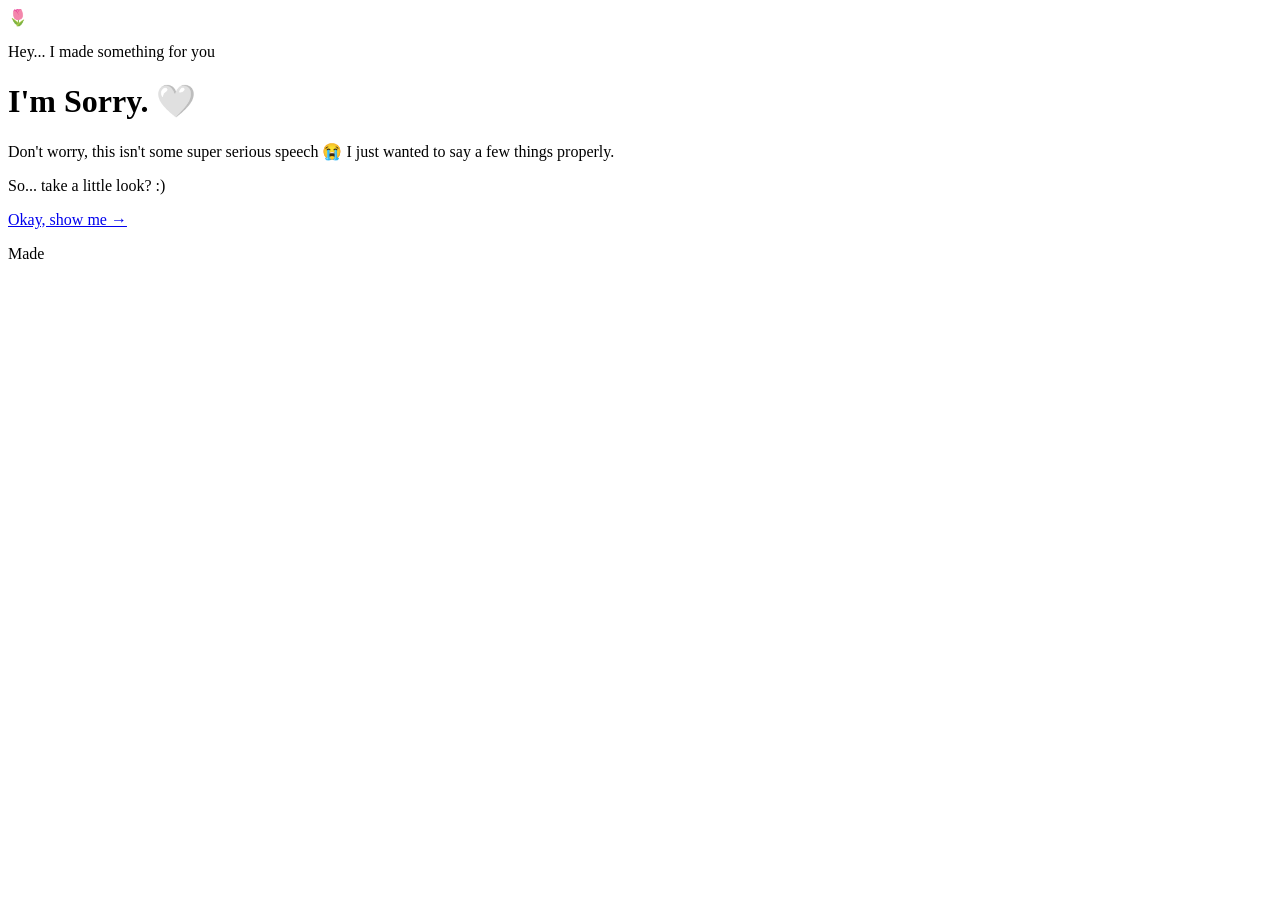
==== index.html @ 4bb0b23b "Create index.html" ====
<!DOCTYPE html>
<html lang="en">
<head>
    <meta charset="UTF-8">
    <meta name="viewport" content="width=device-width, initial-scale=1.0">
    <title>Hey... 🤍</title>
    <link rel="stylesheet" href="style.css">
</head>

<body>

    <div class="hearts"></div>

    <main class="page">
        <div class="card">

            <div class="emoji">🌷</div>

            <p class="small-text">Hey... I made something for you</p>

            <h1>I'm Sorry. 🤍</h1>

            <p>
                Don't worry, this isn't some super serious speech 😭
                I just wanted to say a few things properly.
            </p>

            <p>
                So... take a little look? :)
            </p>

            <a href="intentions.html" class="button">
                Okay, show me →
            </a>

            <p class="tiny">
                Made
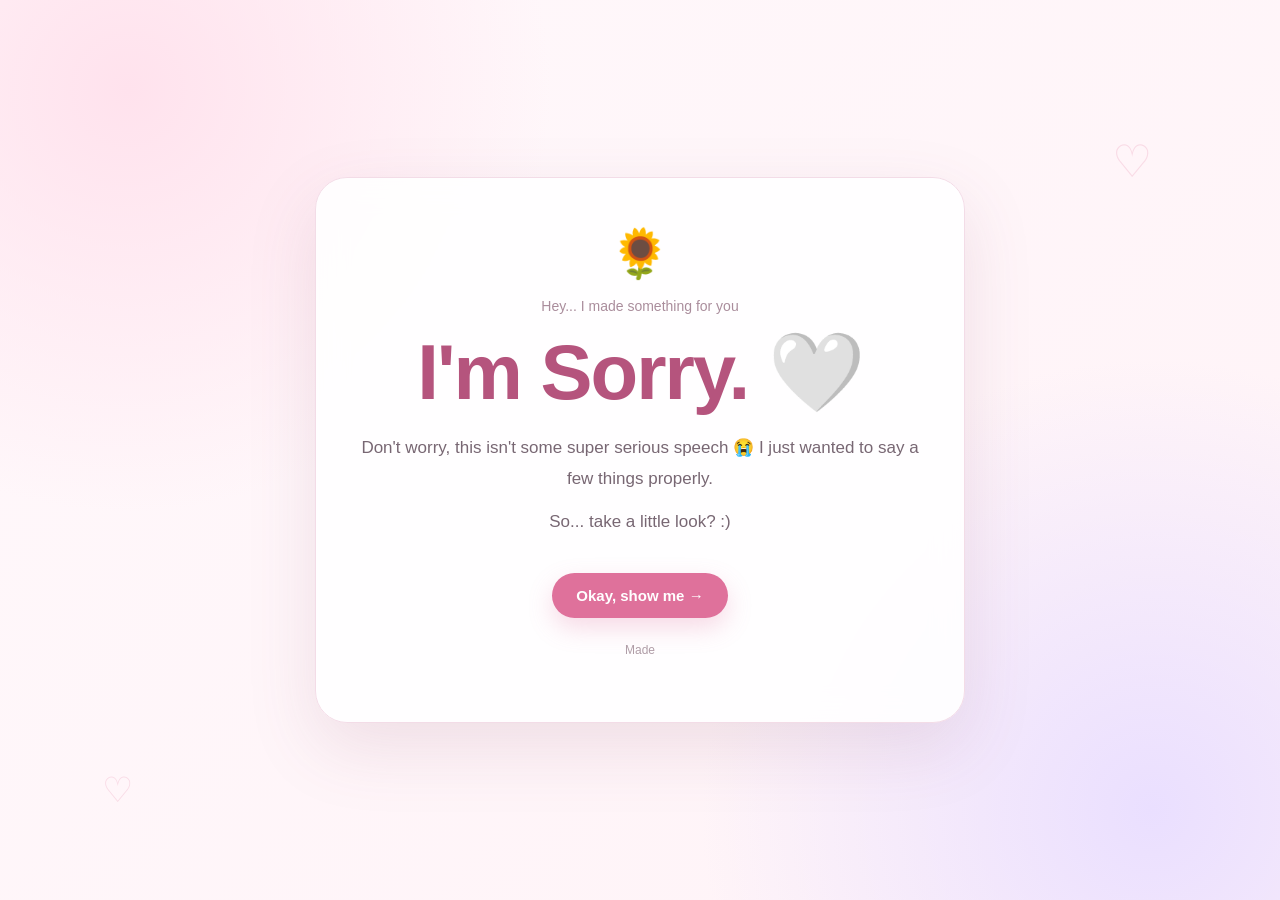
==== commit 7a483bee: "Update index.html" ====
--- a/index.html
+++ b/index.html
@@ -14,7 +14,7 @@
     <main class="page">
         <div class="card">
 
-            <div class="emoji">🌷</div>
+            <div class="emoji">🌻</div>
 
             <p class="small-text">Hey... I made something for you</p>
 
--- a/style.css
+++ b/style.css
@@ -0,0 +1,483 @@
+/* =========================
+   BASIC RESET
+========================= */
+
+* {
+    margin: 0;
+    padding: 0;
+    box-sizing: border-box;
+}
+
+
+/* =========================
+   BODY
+========================= */
+
+body {
+    min-height: 100vh;
+
+    font-family:
+        "Trebuchet MS",
+        "Segoe UI",
+        Arial,
+        sans-serif;
+
+    color: #3f2d38;
+
+    background:
+        radial-gradient(
+            circle at 10% 10%,
+            #ffe2ed 0%,
+            transparent 30%
+        ),
+
+        radial-gradient(
+            circle at 90% 90%,
+            #eadfff 0%,
+            transparent 32%
+        ),
+
+        linear-gradient(
+            135deg,
+            #fff8fb,
+            #fff3f7
+        );
+
+    overflow-x: hidden;
+}
+
+
+/* =========================
+   PAGE
+========================= */
+
+.page {
+    width: 100%;
+    min-height: 100vh;
+
+    display: flex;
+    align-items: center;
+    justify-content: center;
+
+    padding: 35px 18px;
+}
+
+
+/* =========================
+   CARD
+========================= */
+
+.card {
+    width: 100%;
+    max-width: 650px;
+
+    padding: 48px 38px;
+
+    text-align: center;
+
+    background: rgba(255, 255, 255, 0.88);
+
+    border: 1px solid #f3dce7;
+
+    border-radius: 32px;
+
+    box-shadow:
+        0 25px 70px rgba(135, 70, 100, 0.13);
+
+    backdrop-filter: blur(15px);
+
+    animation: cardAppear 0.8s ease;
+}
+
+
+@keyframes cardAppear {
+
+    from {
+        opacity: 0;
+        transform: translateY(20px);
+    }
+
+    to {
+        opacity: 1;
+        transform: translateY(0);
+    }
+}
+
+
+/* =========================
+   EMOJI
+========================= */
+
+.emoji {
+    font-size: 48px;
+
+    margin-bottom: 12px;
+
+    animation: floating 3s ease-in-out infinite;
+}
+
+
+@keyframes floating {
+
+    0% {
+        transform: translateY(0);
+    }
+
+    50% {
+        transform: translateY(-8px);
+    }
+
+    100% {
+        transform: translateY(0);
+    }
+}
+
+
+/* =========================
+   HEADINGS
+========================= */
+
+h1 {
+    font-size: clamp(48px, 10vw, 78px);
+
+    line-height: 1;
+
+    color: #b5547d;
+
+    margin: 14px 0 22px;
+
+    letter-spacing: -2px;
+}
+
+
+h2 {
+    font-size: clamp(34px, 7vw, 52px);
+
+    line-height: 1.1;
+
+    color: #b5547d;
+
+    margin: 12px 0 24px;
+
+    letter-spacing: -1px;
+}
+
+
+/* =========================
+   TEXT
+========================= */
+
+p {
+    font-size: 17px;
+
+    line-height: 1.8;
+
+    color: #786773;
+
+    margin: 12px auto;
+
+    max-width: 560px;
+}
+
+
+.small-text {
+    font-size: 14px;
+
+    color: #aa8d9c;
+
+    margin-bottom: 5px;
+}
+
+
+.tiny {
+    font-size: 12px;
+
+    color: #b09da7;
+
+    margin-top: 22px;
+}
+
+
+/* =========================
+   BUTTON
+========================= */
+
+.button {
+    display: inline-block;
+
+    margin-top: 24px;
+
+    padding: 14px 24px;
+
+    border-radius: 50px;
+
+    background: #df719b;
+
+    color: white;
+
+    text-decoration: none;
+
+    font-size: 15px;
+
+    font-weight: bold;
+
+    box-shadow:
+        0 10px 25px rgba(223, 113, 155, 0.25);
+
+    transition:
+        transform 0.2s ease,
+        box-shadow 0.2s ease,
+        background 0.2s ease;
+}
+
+
+.button:hover {
+
+    transform: translateY(-3px);
+
+    background: #c95d87;
+
+    box-shadow:
+        0 14px 30px rgba(223, 113, 155, 0.32);
+}
+
+
+.button:active {
+
+    transform: scale(0.96);
+}
+
+
+/* =========================
+   CUTE BOX
+========================= */
+
+.cute-box {
+
+    margin: 25px auto 5px;
+
+    padding: 20px;
+
+    max-width: 520px;
+
+    background: #fff5f9;
+
+    border: 1px solid #f5dce7;
+
+    border-radius: 22px;
+}
+
+
+.cute-box span {
+
+    color: #b5547d;
+
+    font-weight: bold;
+}
+
+
+.cute-box p {
+
+    margin-bottom: 0;
+
+    font-size: 16px;
+}
+
+
+.highlight {
+
+    background:
+        linear-gradient(
+            135deg,
+            #fff1f6,
+            #fff8fb
+        );
+}
+
+
+/* =========================
+   FINAL PAGE
+========================= */
+
+.final-card {
+
+    padding-bottom: 42px;
+}
+
+
+.big-heart {
+
+    font-size: 52px;
+
+    color: #df719b;
+
+    margin: 12px 0;
+
+    animation: heartbeat 1.8s infinite;
+}
+
+
+@keyframes heartbeat {
+
+    0% {
+        transform: scale(1);
+    }
+
+    25% {
+        transform: scale(1.12);
+    }
+
+    40% {
+        transform: scale(1);
+    }
+
+    60% {
+        transform: scale(1.1);
+    }
+
+    100% {
+        transform: scale(1);
+    }
+}
+
+
+.final-line {
+
+    color: #a85b7d;
+
+    font-weight: bold;
+
+    margin-top: 25px;
+}
+
+
+/* =========================
+   FLOATING HEARTS
+========================= */
+
+.hearts::before,
+.hearts::after {
+
+    content: "♡";
+
+    position: fixed;
+
+    color: rgba(223, 113, 155, 0.20);
+
+    font-size: 35px;
+
+    pointer-events: none;
+
+    animation: drift 7s ease-in-out infinite;
+
+    z-index: -1;
+}
+
+
+.hearts::before {
+
+    left: 8%;
+
+    bottom: 10%;
+}
+
+
+.hearts::after {
+
+    right: 10%;
+
+    top: 15%;
+
+    font-size: 45px;
+
+    animation-delay: 2s;
+}
+
+
+@keyframes drift {
+
+    0% {
+
+        transform:
+            translateY(0)
+            rotate(0deg);
+
+    }
+
+    50% {
+
+        transform:
+            translateY(-35px)
+            rotate(10deg);
+
+    }
+
+    100% {
+
+        transform:
+            translateY(0)
+            rotate(0deg);
+
+    }
+}
+
+
+/* =========================
+   MOBILE
+========================= */
+
+@media (max-width: 600px) {
+
+    .page {
+
+        padding: 20px 14px;
+
+    }
+
+
+    .card {
+
+        padding: 38px 22px;
+
+        border-radius: 26px;
+
+    }
+
+
+    h1 {
+
+        font-size: 52px;
+
+    }
+
+
+    h2 {
+
+        font-size: 36px;
+
+    }
+
+
+    p {
+
+        font-size: 16px;
+
+        line-height: 1.75;
+
+    }
+
+
+    .emoji {
+
+        font-size: 42px;
+
+    }
+
+
+    .button {
+
+        padding: 13px 21px;
+
+    }
+
+}
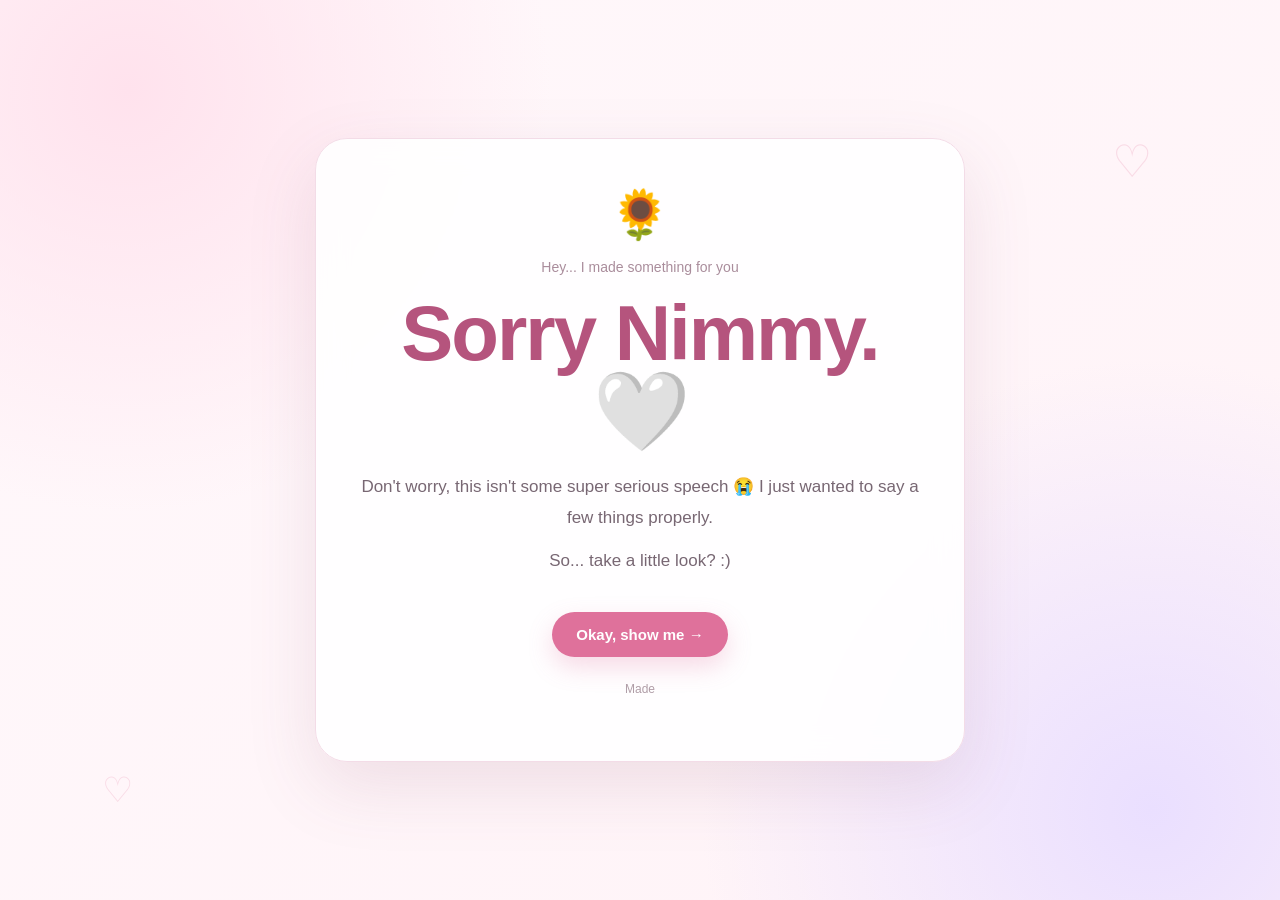
==== commit a4e1671a: "Update index.html" ====
--- a/index.html
+++ b/index.html
@@ -18,7 +18,7 @@
 
             <p class="small-text">Hey... I made something for you</p>
 
-            <h1>I'm Sorry. 🤍</h1>
+            <h1> Sorry Nimmy. 🤍</h1>
 
             <p>
                 Don't worry, this isn't some super serious speech 😭
--- a/style.css
+++ b/style.css
@@ -481,3 +481,271 @@
     }
 
 }
+/* =================================
+   BOND / COLLAGE PAGE
+================================= */
+
+.collage {
+    width: 100%;
+    max-width: 540px;
+    height: 330px;
+
+    margin: 30px auto;
+
+    position: relative;
+}
+
+.photo {
+    position: absolute;
+
+    width: 55%;
+    height: 270px;
+
+    padding: 9px;
+
+    background: white;
+
+    border-radius: 18px;
+
+    box-shadow:
+        0 15px 35px rgba(100, 50, 80, 0.18);
+
+    overflow: hidden;
+
+    transition: 0.3s ease;
+}
+
+.photo img {
+    width: 100%;
+    height: 100%;
+
+    object-fit: cover;
+
+    border-radius: 12px;
+
+    display: block;
+}
+
+
+/* First photo */
+
+.photo-one {
+    left: 4%;
+    top: 15px;
+
+    transform: rotate(-5deg);
+
+    z-index: 1;
+}
+
+
+/* Second photo */
+
+.photo-two {
+    right: 4%;
+    top: 35px;
+
+    transform: rotate(5deg);
+
+    z-index: 2;
+}
+
+
+/* Hover */
+
+.photo:hover {
+    transform:
+        rotate(0deg)
+        translateY(-8px)
+        scale(1.03);
+
+    z-index: 5;
+}
+
+
+/* =================================
+   MESSAGE
+================================= */
+
+.message {
+    max-width: 540px;
+
+    margin: 10px auto 25px;
+
+    padding: 24px;
+
+    background: #fff5f9;
+
+    border: 1px solid #f3dce7;
+
+    border-radius: 22px;
+}
+
+.message p {
+    margin: 8px auto;
+
+    font-size: 16px;
+
+    line-height: 1.75;
+
+    color: #725e6a;
+}
+
+
+/* =================================
+   CUTE LINE
+================================= */
+
+.cute-line {
+
+    margin: 20px auto;
+
+    padding: 18px 20px;
+
+    max-width: 500px;
+
+    border-radius: 20px;
+
+    background:
+        linear-gradient(
+            135deg,
+            #fff8e9,
+            #fff5f9
+        );
+
+    border: 1px solid #f3e0d0;
+}
+
+.cute-line span {
+    font-size: 30px;
+}
+
+.cute-line p {
+    font-size: 14px;
+
+    margin: 7px auto 0;
+
+    color: #846e79;
+}
+
+
+/* =================================
+   FLOATING HEARTS
+================================= */
+
+.floating-heart {
+
+    position: fixed;
+
+    color: rgba(220, 105, 150, 0.25);
+
+    font-size: 42px;
+
+    pointer-events: none;
+
+    animation: floatingHeart 5s ease-in-out infinite;
+
+    z-index: -1;
+}
+
+.heart1 {
+    left: 8%;
+    top: 20%;
+}
+
+.heart2 {
+    right: 8%;
+    top: 32%;
+
+    animation-delay: 1s;
+}
+
+.heart3 {
+    left: 12%;
+    bottom: 15%;
+
+    animation-delay: 2s;
+}
+
+.heart4 {
+    right: 14%;
+    bottom: 10%;
+
+    animation-delay: 3s;
+}
+
+
+@keyframes floatingHeart {
+
+    0% {
+        transform:
+            translateY(0)
+            rotate(0deg);
+
+        opacity: 0.4;
+    }
+
+    50% {
+        transform:
+            translateY(-20px)
+            rotate(8deg);
+
+        opacity: 0.8;
+    }
+
+    100% {
+        transform:
+            translateY(0)
+            rotate(0deg);
+
+        opacity: 0.4;
+    }
+}
+
+
+/* =================================
+   FOOTER TEXT
+================================= */
+
+.footer-text {
+
+    font-size: 12px !important;
+
+    color: #ad98a4 !important;
+
+    margin-top: 20px !important;
+}
+
+
+/* =================================
+   MOBILE
+================================= */
+
+@media (max-width: 600px) {
+
+    .collage {
+        height: 275px;
+    }
+
+    .photo {
+        width: 58%;
+        height: 225px;
+    }
+
+    .photo-one {
+        left: 0;
+    }
+
+    .photo-two {
+        right: 0;
+    }
+
+    .message {
+        padding: 20px 16px;
+    }
+
+    .message p {
+        font-size: 15px;
+    }
+
+}
